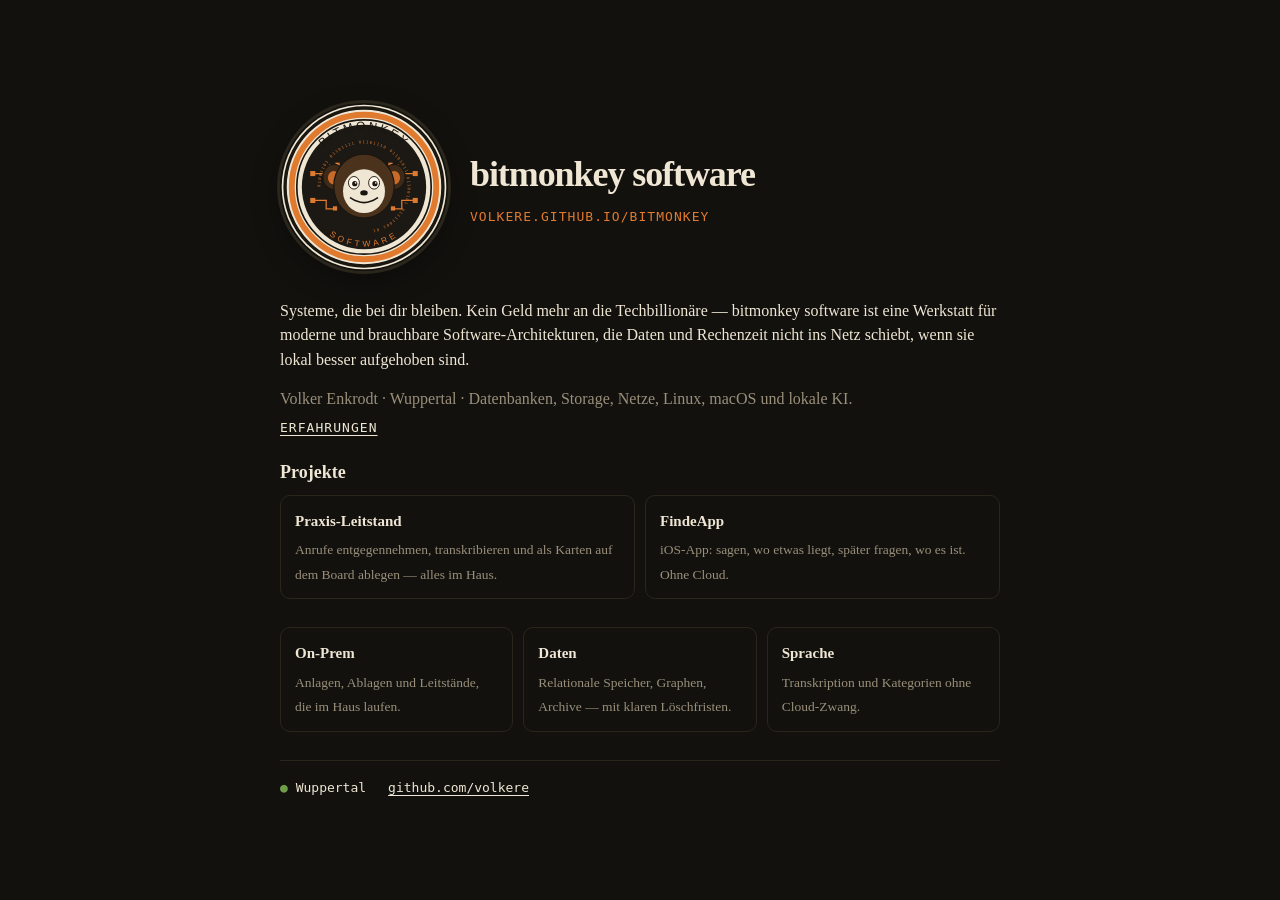
==== index.html @ b1ddda5f "feat: Erfahrungsseite aus dem LinkedIn-Profil unter dem Namen Co-authored-by: Cursor <cursoragent@cu" ====
<!DOCTYPE html>
<html lang="de">
<head>
<meta charset="utf-8">
<meta name="viewport" content="width=device-width, initial-scale=1">
<title>bitmonkey software</title>
<meta name="description" content="Systeme, die bei dir bleiben. Kein Geld mehr an die Techbillionäre — bitmonkey software.">
<link rel="icon" href="favicon.svg" type="image/svg+xml">
<link rel="stylesheet" href="style.css">
</head>
<body>
<main class="blatt">
  <div class="marke">
    <img src="badge.svg" width="168" height="168" alt="bitmonkey software">
    <div>
      <h1>bitmonkey software</h1>
      <p class="zeile">volkere.github.io/bitmonkey</p>
    </div>
  </div>

  <p>Systeme, die bei dir bleiben. Kein Geld mehr an die Techbillionäre —
    bitmonkey software ist eine Werkstatt für moderne und brauchbare
    Software-Architekturen, die Daten und Rechenzeit nicht ins Netz
    schiebt, wenn sie lokal besser aufgehoben sind.</p>
  <p class="muted">Volker Enkrodt · Wuppertal · Datenbanken, Storage, Netze,
    Linux, macOS und lokale KI.</p>
  <p class="zeile" style="margin:-6px 0 18px"><a href="erfahrungen.html">Erfahrungen</a></p>

  <h2>Projekte</h2>
  <div class="links">
    <a class="karte" href="leitstand.html">
      <b>Praxis-Leitstand</b>
      <span>Anrufe entgegennehmen, transkribieren und als Karten auf dem Board ablegen — alles im Haus.</span>
    </a>
    <a class="karte" href="findeapp.html">
      <b>FindeApp</b>
      <span>iOS-App: sagen, wo etwas liegt, später fragen, wo es ist. Ohne Cloud.</span>
    </a>
  </div>

  <div class="karten">
    <div class="karte"><b>On-Prem</b><span>Anlagen, Ablagen und Leitstände, die im Haus laufen.</span></div>
    <div class="karte"><b>Daten</b><span>Relationale Speicher, Graphen, Archive — mit klaren Löschfristen.</span></div>
    <div class="karte"><b>Sprache</b><span>Transkription und Kategorien ohne Cloud-Zwang.</span></div>
  </div>

  <div class="fuss">
    <span><span class="punkt">●</span> Wuppertal</span>
    <a href="https://github.com/volkere">github.com/volkere</a>
  </div>
</main>
</body>
</html>
---- style.css ----
:root{
  --bg:#12110e; --fg:#efe6d4; --muted:#9a8f7a; --line:#2a261c;
  --accent:#e07a2f; --ok:#6f9e4a;
}
*{box-sizing:border-box}
html,body{margin:0;background:var(--bg);color:var(--fg);
  font:16px/1.55 "Iowan Old Style","Palatino Linotype",Palatino,Georgia,serif}
body{min-height:100vh;display:grid;place-items:center;padding:32px 20px}
.blatt{width:min(720px,100%)}
.marke{display:flex;align-items:center;gap:22px;margin-bottom:28px}
.marke img{width:168px;height:168px;flex:none;border-radius:50%;
  box-shadow:0 0 0 3px var(--line), 0 10px 28px rgba(0,0,0,.35)}
.marke.klein img{width:72px;height:72px}
h1{font-size:36px;letter-spacing:-.03em;margin:0;font-weight:700}
h2{font-size:18px;margin:22px 0 8px}
.zeile{color:var(--accent);font:13px/1.3 ui-monospace,SFMono-Regular,Menlo,monospace;
  letter-spacing:.08em;text-transform:uppercase;margin:6px 0 0}
p{margin:0 0 14px}
.muted{color:var(--muted)}
ul,ol{margin:0 0 16px;padding-left:1.2em}
li{margin:0 0 6px}
.karten{display:grid;grid-template-columns:repeat(3,1fr);gap:10px;margin:28px 0}
.links{display:grid;grid-template-columns:1fr 1fr;gap:10px;margin:8px 0 28px}
.karte{border:1px solid var(--line);border-radius:10px;padding:14px 14px 12px;
  color:inherit;text-decoration:none;display:block}
a.karte:hover{border-color:var(--accent)}
.karte b{display:block;font-size:15px;margin-bottom:4px}
.karte span{color:var(--muted);font-size:13.5px}
pre,code{font:13px/1.45 ui-monospace,SFMono-Regular,Menlo,monospace}
pre{background:#1c1914;border:1px solid var(--line);border-radius:8px;
  padding:12px 14px;overflow:auto;margin:0 0 16px;color:var(--fg)}
.fuss{display:flex;flex-wrap:wrap;gap:16px 22px;align-items:baseline;
  border-top:1px solid var(--line);padding-top:18px;margin-top:8px;
  font:13px/1.4 ui-monospace,SFMono-Regular,Menlo,monospace}
a{color:var(--fg);text-underline-offset:3px}
a:hover{color:var(--accent)}
.punkt{color:var(--ok)}
.station{border-top:1px solid var(--line);padding:14px 0}
.station:first-of-type{border-top:0;padding-top:0}
.station .wann{color:var(--accent);font:12px/1.3 ui-monospace,SFMono-Regular,Menlo,monospace;
  letter-spacing:.04em;text-transform:uppercase}
.station h3{font-size:17px;margin:4px 0 2px}
.station .ort{color:var(--muted);font-size:13.5px;margin:0 0 8px}
@media(max-width:640px){
  h1{font-size:32px}
  .marke{flex-direction:column;align-items:flex-start;gap:16px}
  .marke img{width:140px;height:140px}
  .marke.klein img{width:64px;height:64px}
  .karten,.links{grid-template-columns:1fr}
}
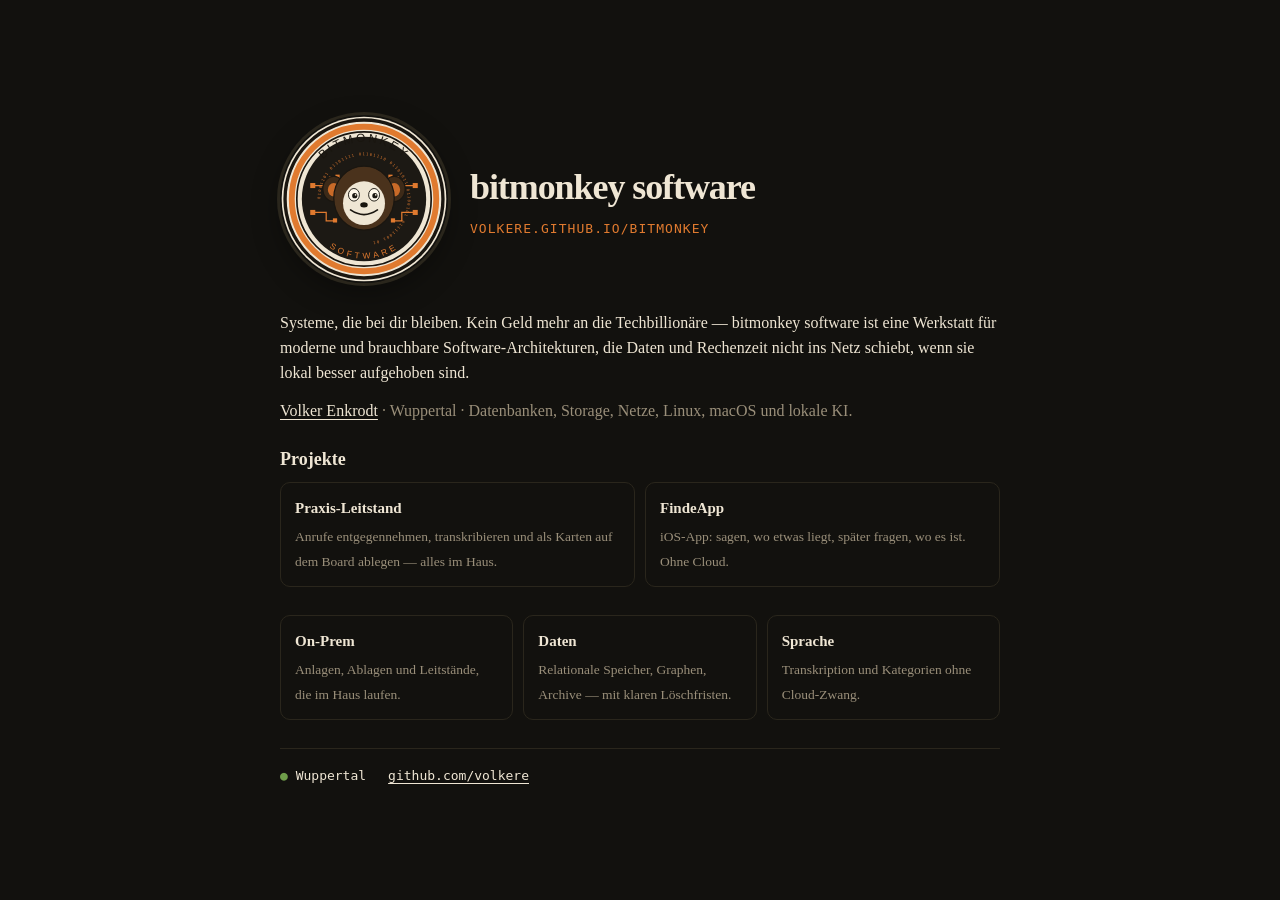
==== commit 09540399: "docs: Name auf der Startseite öffnet die Erfahrungsseite Co-authored-by: Cursor <cursoragent@cursor." ====
--- a/index.html
+++ b/index.html
@@ -22,9 +22,8 @@
     bitmonkey software ist eine Werkstatt für moderne und brauchbare
     Software-Architekturen, die Daten und Rechenzeit nicht ins Netz
     schiebt, wenn sie lokal besser aufgehoben sind.</p>
-  <p class="muted">Volker Enkrodt · Wuppertal · Datenbanken, Storage, Netze,
+  <p class="muted"><a href="erfahrungen.html">Volker Enkrodt</a> · Wuppertal · Datenbanken, Storage, Netze,
     Linux, macOS und lokale KI.</p>
-  <p class="zeile" style="margin:-6px 0 18px"><a href="erfahrungen.html">Erfahrungen</a></p>
 
   <h2>Projekte</h2>
   <div class="links">
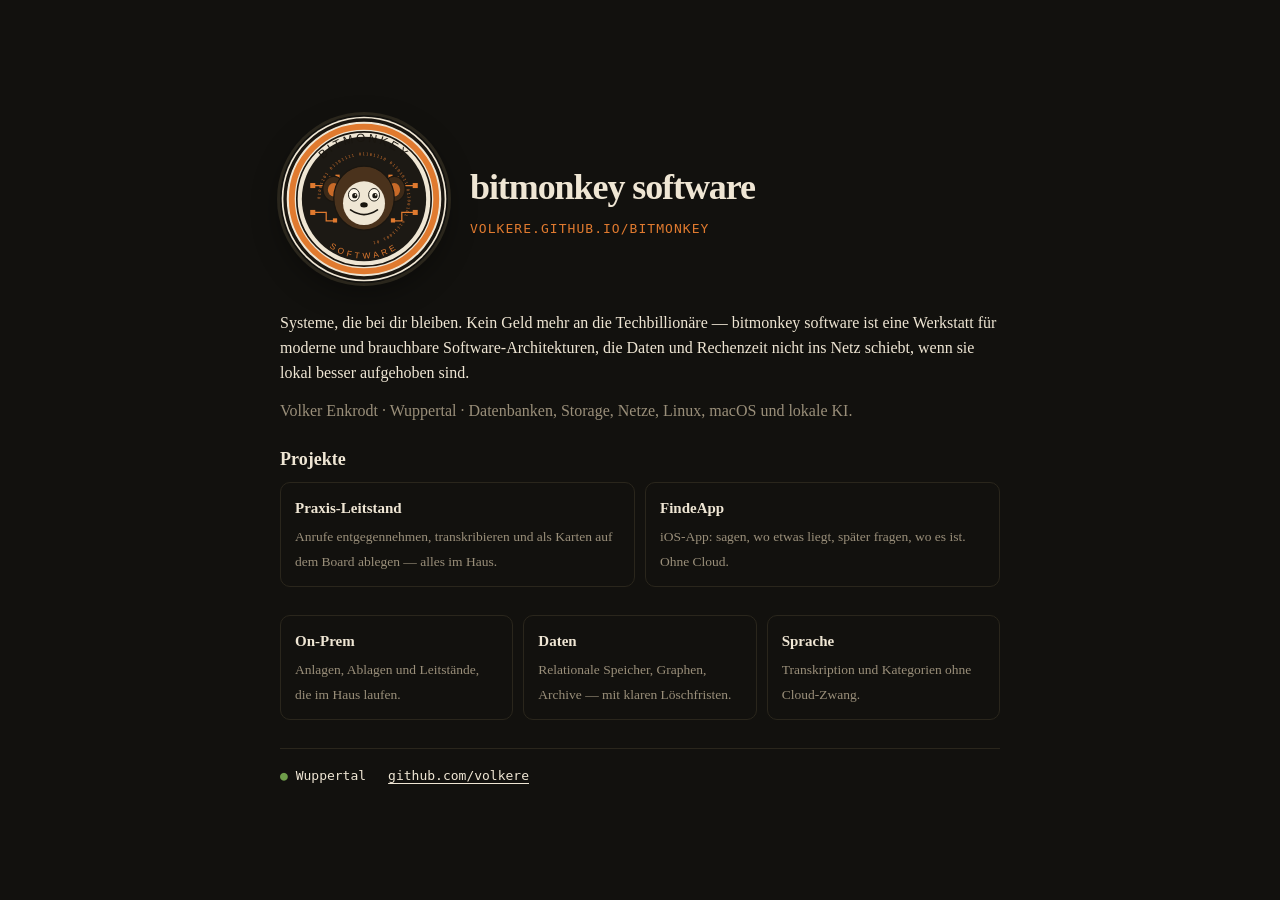
==== commit e6d1086b: "docs: Erfahrungsseite entfernen Co-authored-by: Cursor <cursoragent@cursor.com>" ====
--- a/index.html
+++ b/index.html
@@ -22,7 +22,7 @@
     bitmonkey software ist eine Werkstatt für moderne und brauchbare
     Software-Architekturen, die Daten und Rechenzeit nicht ins Netz
     schiebt, wenn sie lokal besser aufgehoben sind.</p>
-  <p class="muted"><a href="erfahrungen.html">Volker Enkrodt</a> · Wuppertal · Datenbanken, Storage, Netze,
+  <p class="muted">Volker Enkrodt · Wuppertal · Datenbanken, Storage, Netze,
     Linux, macOS und lokale KI.</p>
 
   <h2>Projekte</h2>
--- a/style.css
+++ b/style.css
@@ -35,12 +35,6 @@
 a{color:var(--fg);text-underline-offset:3px}
 a:hover{color:var(--accent)}
 .punkt{color:var(--ok)}
-.station{border-top:1px solid var(--line);padding:14px 0}
-.station:first-of-type{border-top:0;padding-top:0}
-.station .wann{color:var(--accent);font:12px/1.3 ui-monospace,SFMono-Regular,Menlo,monospace;
-  letter-spacing:.04em;text-transform:uppercase}
-.station h3{font-size:17px;margin:4px 0 2px}
-.station .ort{color:var(--muted);font-size:13.5px;margin:0 0 8px}
 @media(max-width:640px){
   h1{font-size:32px}
   .marke{flex-direction:column;align-items:flex-start;gap:16px}
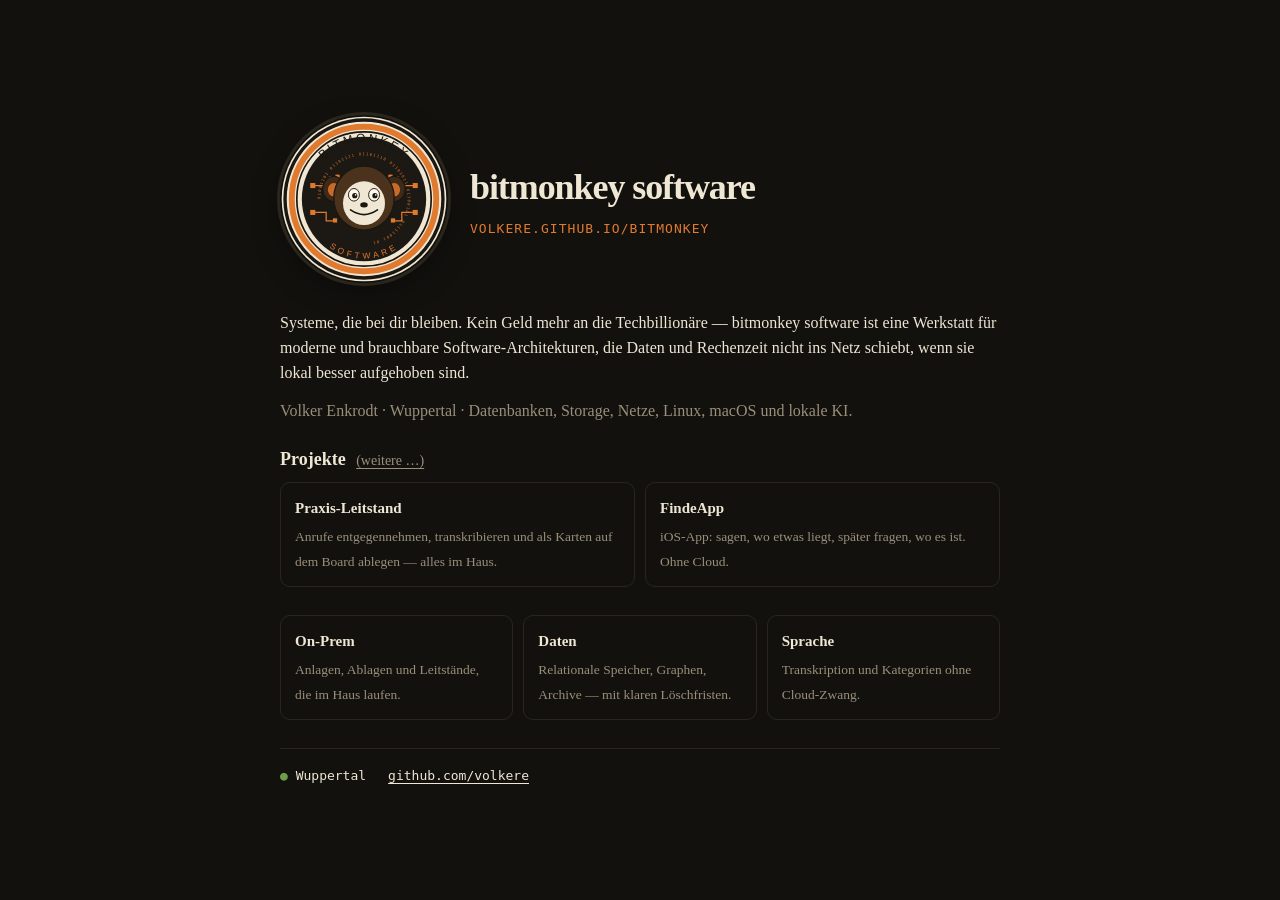
==== commit 041bc477: "feat: Referenzprojekte aus allen Git-Repos, Link (weitere …) Co-authored-by: Cursor <cursoragent@cur" ====
--- a/index.html
+++ b/index.html
@@ -25,7 +25,7 @@
   <p class="muted">Volker Enkrodt · Wuppertal · Datenbanken, Storage, Netze,
     Linux, macOS und lokale KI.</p>
 
-  <h2>Projekte</h2>
+  <h2>Projekte <a class="weitere" href="referenzen.html">(weitere …)</a></h2>
   <div class="links">
     <a class="karte" href="leitstand.html">
       <b>Praxis-Leitstand</b>
--- a/style.css
+++ b/style.css
@@ -13,6 +13,7 @@
 .marke.klein img{width:72px;height:72px}
 h1{font-size:36px;letter-spacing:-.03em;margin:0;font-weight:700}
 h2{font-size:18px;margin:22px 0 8px}
+h2 .weitere{font-size:14px;font-weight:400;color:var(--muted);margin-left:6px}
 .zeile{color:var(--accent);font:13px/1.3 ui-monospace,SFMono-Regular,Menlo,monospace;
   letter-spacing:.08em;text-transform:uppercase;margin:6px 0 0}
 p{margin:0 0 14px}
@@ -21,6 +22,7 @@
 li{margin:0 0 6px}
 .karten{display:grid;grid-template-columns:repeat(3,1fr);gap:10px;margin:28px 0}
 .links{display:grid;grid-template-columns:1fr 1fr;gap:10px;margin:8px 0 28px}
+.liste{display:grid;gap:8px;margin:8px 0 28px}
 .karte{border:1px solid var(--line);border-radius:10px;padding:14px 14px 12px;
   color:inherit;text-decoration:none;display:block}
 a.karte:hover{border-color:var(--accent)}
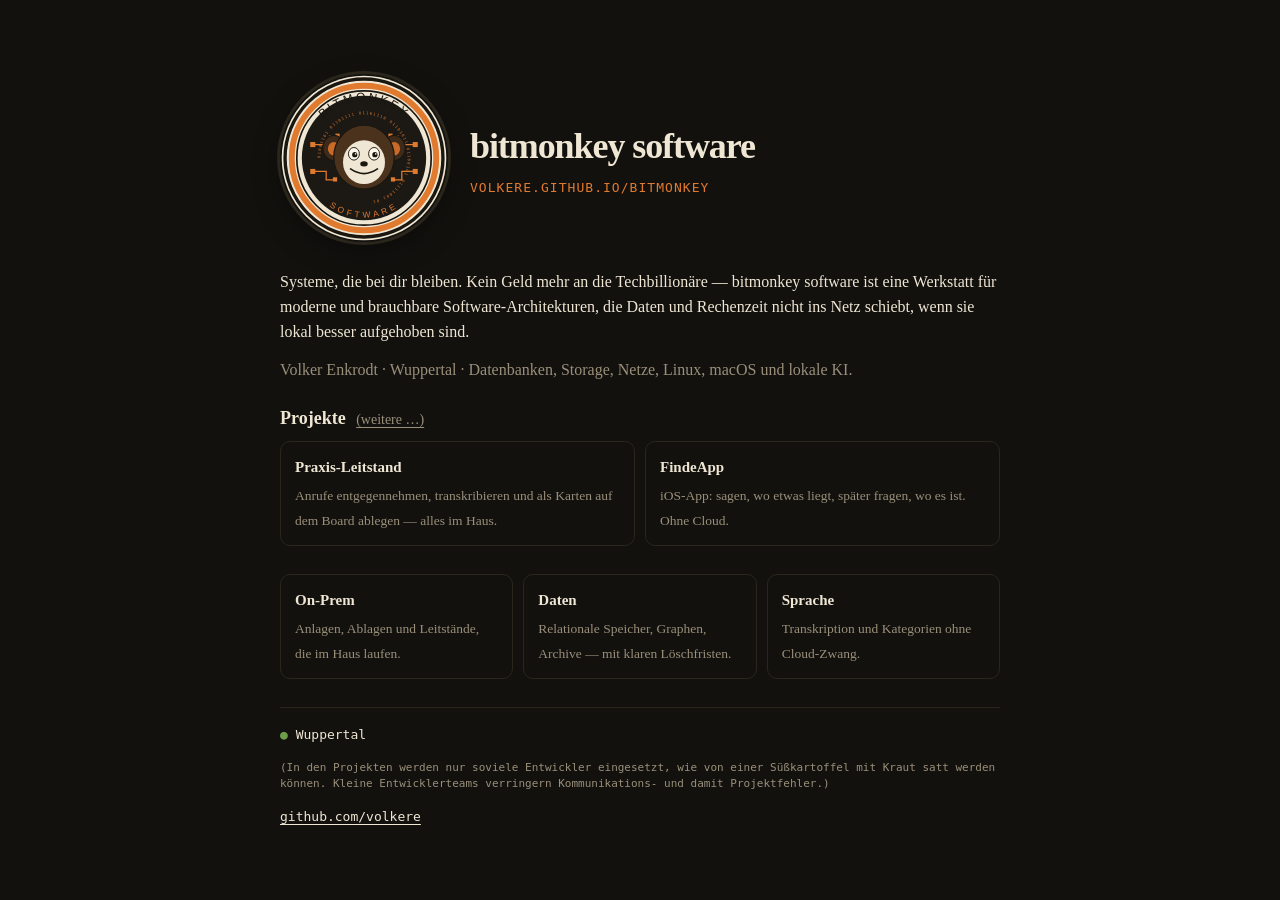
==== commit 9b2ba128: "docs: Süßkartoffel-Satz klein in Klammern vor dem GitHub-Link Co-authored-by: Cursor <cursoragent@cu" ====
--- a/index.html
+++ b/index.html
@@ -45,6 +45,7 @@
 
   <div class="fuss">
     <span><span class="punkt">●</span> Wuppertal</span>
+    <p class="notiz">(In den Projekten werden nur soviele Entwickler eingesetzt, wie von einer Süßkartoffel mit Kraut satt werden können. Kleine Entwicklerteams verringern Kommunikations- und damit Projektfehler.)</p>
     <a href="https://github.com/volkere">github.com/volkere</a>
   </div>
 </main>
--- a/style.css
+++ b/style.css
@@ -34,6 +34,8 @@
 .fuss{display:flex;flex-wrap:wrap;gap:16px 22px;align-items:baseline;
   border-top:1px solid var(--line);padding-top:18px;margin-top:8px;
   font:13px/1.4 ui-monospace,SFMono-Regular,Menlo,monospace}
+.fuss .notiz{flex:1 1 100%;font-size:11px;line-height:1.45;color:var(--muted);
+  font-family:inherit;margin:0}
 a{color:var(--fg);text-underline-offset:3px}
 a:hover{color:var(--accent)}
 .punkt{color:var(--ok)}
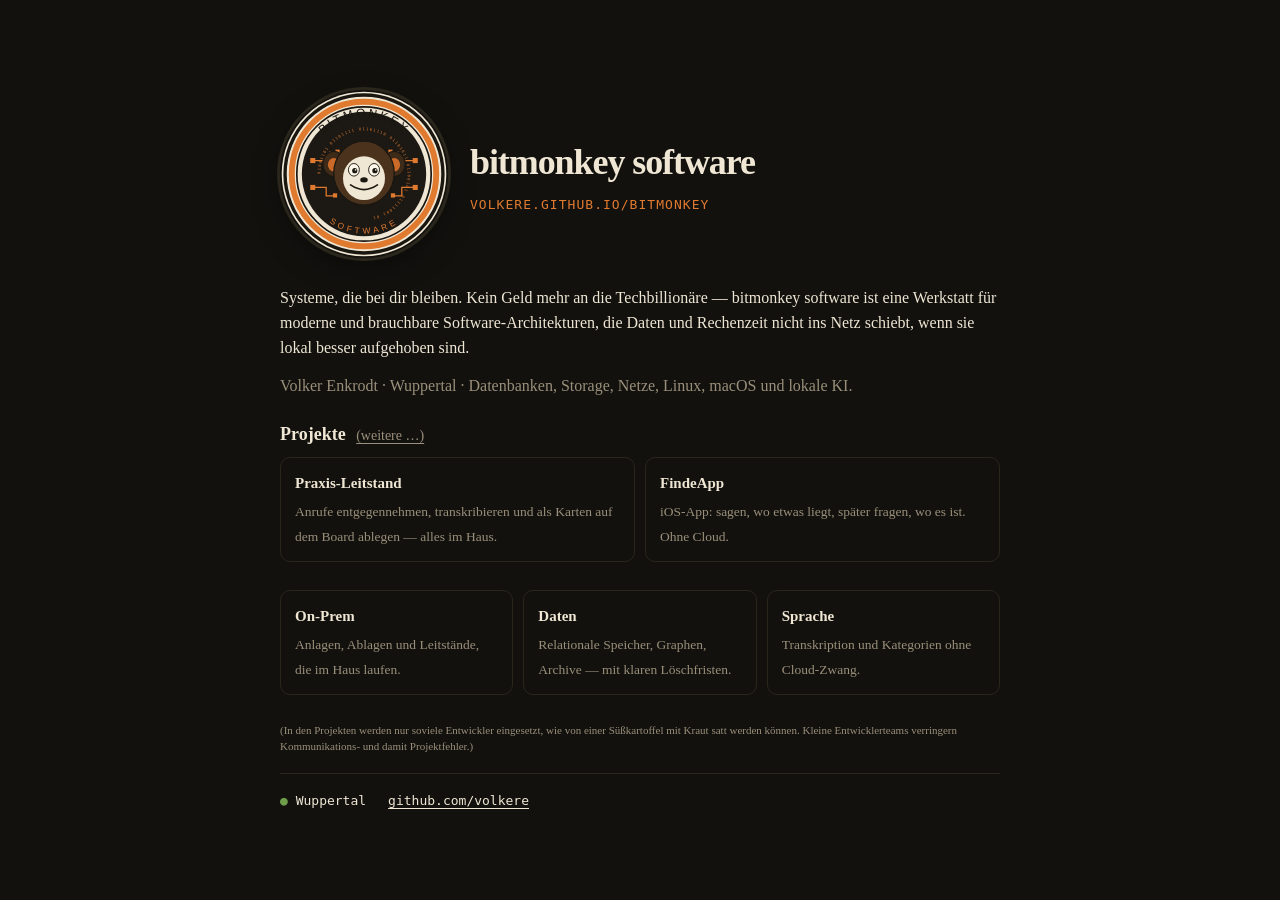
==== commit eefb0684: "docs: Süßkartoffel-Satz über Wuppertal setzen Co-authored-by: Cursor <cursoragent@cursor.com>" ====
--- a/index.html
+++ b/index.html
@@ -43,9 +43,9 @@
     <div class="karte"><b>Sprache</b><span>Transkription und Kategorien ohne Cloud-Zwang.</span></div>
   </div>
 
+  <p class="notiz">(In den Projekten werden nur soviele Entwickler eingesetzt, wie von einer Süßkartoffel mit Kraut satt werden können. Kleine Entwicklerteams verringern Kommunikations- und damit Projektfehler.)</p>
   <div class="fuss">
     <span><span class="punkt">●</span> Wuppertal</span>
-    <p class="notiz">(In den Projekten werden nur soviele Entwickler eingesetzt, wie von einer Süßkartoffel mit Kraut satt werden können. Kleine Entwicklerteams verringern Kommunikations- und damit Projektfehler.)</p>
     <a href="https://github.com/volkere">github.com/volkere</a>
   </div>
 </main>
--- a/style.css
+++ b/style.css
@@ -31,11 +31,10 @@
 pre,code{font:13px/1.45 ui-monospace,SFMono-Regular,Menlo,monospace}
 pre{background:#1c1914;border:1px solid var(--line);border-radius:8px;
   padding:12px 14px;overflow:auto;margin:0 0 16px;color:var(--fg)}
+.notiz{font-size:11px;line-height:1.45;color:var(--muted);margin:4px 0 18px}
 .fuss{display:flex;flex-wrap:wrap;gap:16px 22px;align-items:baseline;
-  border-top:1px solid var(--line);padding-top:18px;margin-top:8px;
+  border-top:1px solid var(--line);padding-top:18px;margin-top:0;
   font:13px/1.4 ui-monospace,SFMono-Regular,Menlo,monospace}
-.fuss .notiz{flex:1 1 100%;font-size:11px;line-height:1.45;color:var(--muted);
-  font-family:inherit;margin:0}
 a{color:var(--fg);text-underline-offset:3px}
 a:hover{color:var(--accent)}
 .punkt{color:var(--ok)}
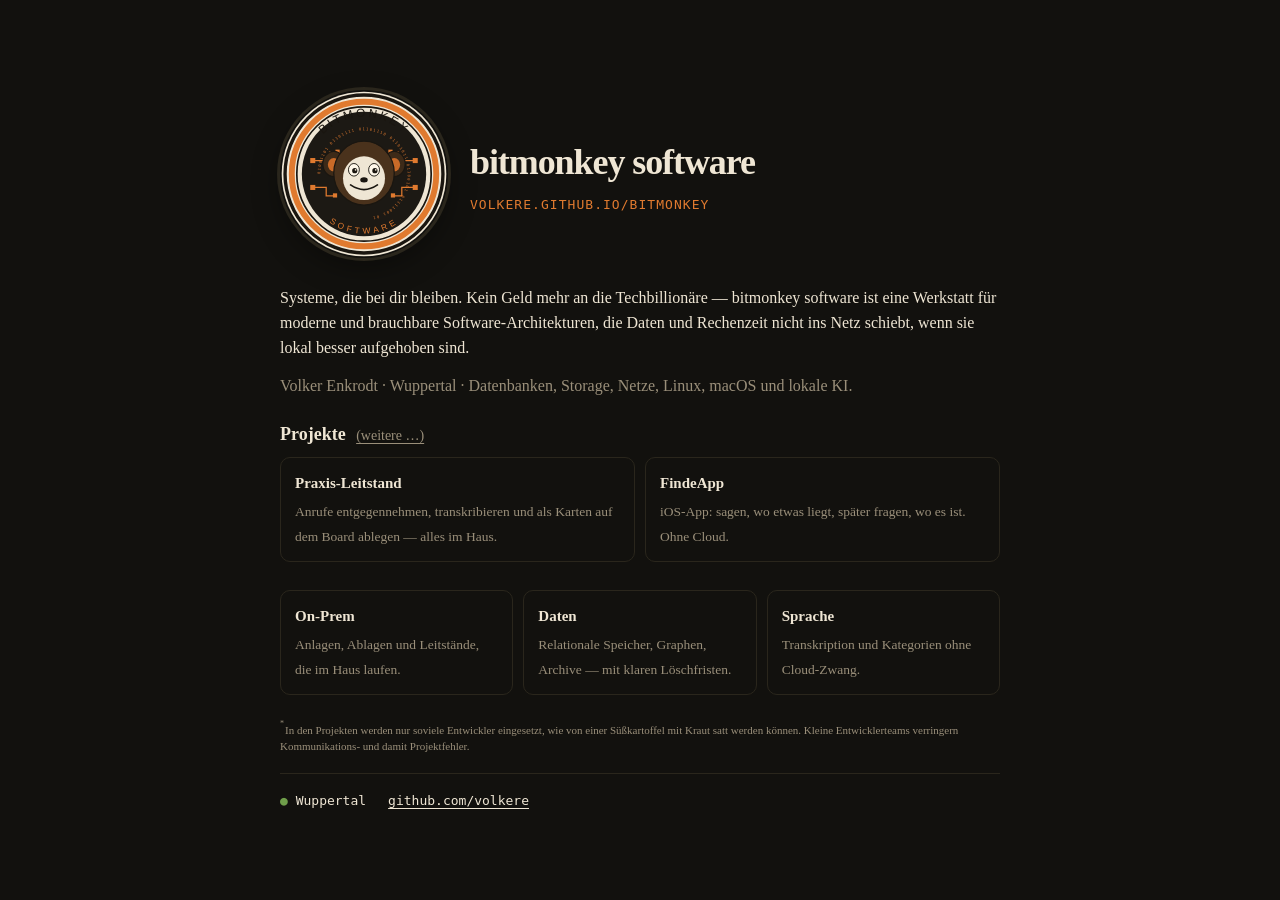
==== commit 6ed048e8: "docs: Klammern weg, hochgestellter Stern vor dem Süßkartoffel-Satz Co-authored-by: Cursor <cursorage" ====
--- a/index.html
+++ b/index.html
@@ -43,7 +43,7 @@
     <div class="karte"><b>Sprache</b><span>Transkription und Kategorien ohne Cloud-Zwang.</span></div>
   </div>
 
-  <p class="notiz">(In den Projekten werden nur soviele Entwickler eingesetzt, wie von einer Süßkartoffel mit Kraut satt werden können. Kleine Entwicklerteams verringern Kommunikations- und damit Projektfehler.)</p>
+  <p class="notiz"><sup>*</sup>In den Projekten werden nur soviele Entwickler eingesetzt, wie von einer Süßkartoffel mit Kraut satt werden können. Kleine Entwicklerteams verringern Kommunikations- und damit Projektfehler.</p>
   <div class="fuss">
     <span><span class="punkt">●</span> Wuppertal</span>
     <a href="https://github.com/volkere">github.com/volkere</a>
--- a/style.css
+++ b/style.css
@@ -32,6 +32,7 @@
 pre{background:#1c1914;border:1px solid var(--line);border-radius:8px;
   padding:12px 14px;overflow:auto;margin:0 0 16px;color:var(--fg)}
 .notiz{font-size:11px;line-height:1.45;color:var(--muted);margin:4px 0 18px}
+.notiz sup{font-size:8px;line-height:0;position:relative;top:-0.35em;margin-right:1px}
 .fuss{display:flex;flex-wrap:wrap;gap:16px 22px;align-items:baseline;
   border-top:1px solid var(--line);padding-top:18px;margin-top:0;
   font:13px/1.4 ui-monospace,SFMono-Regular,Menlo,monospace}
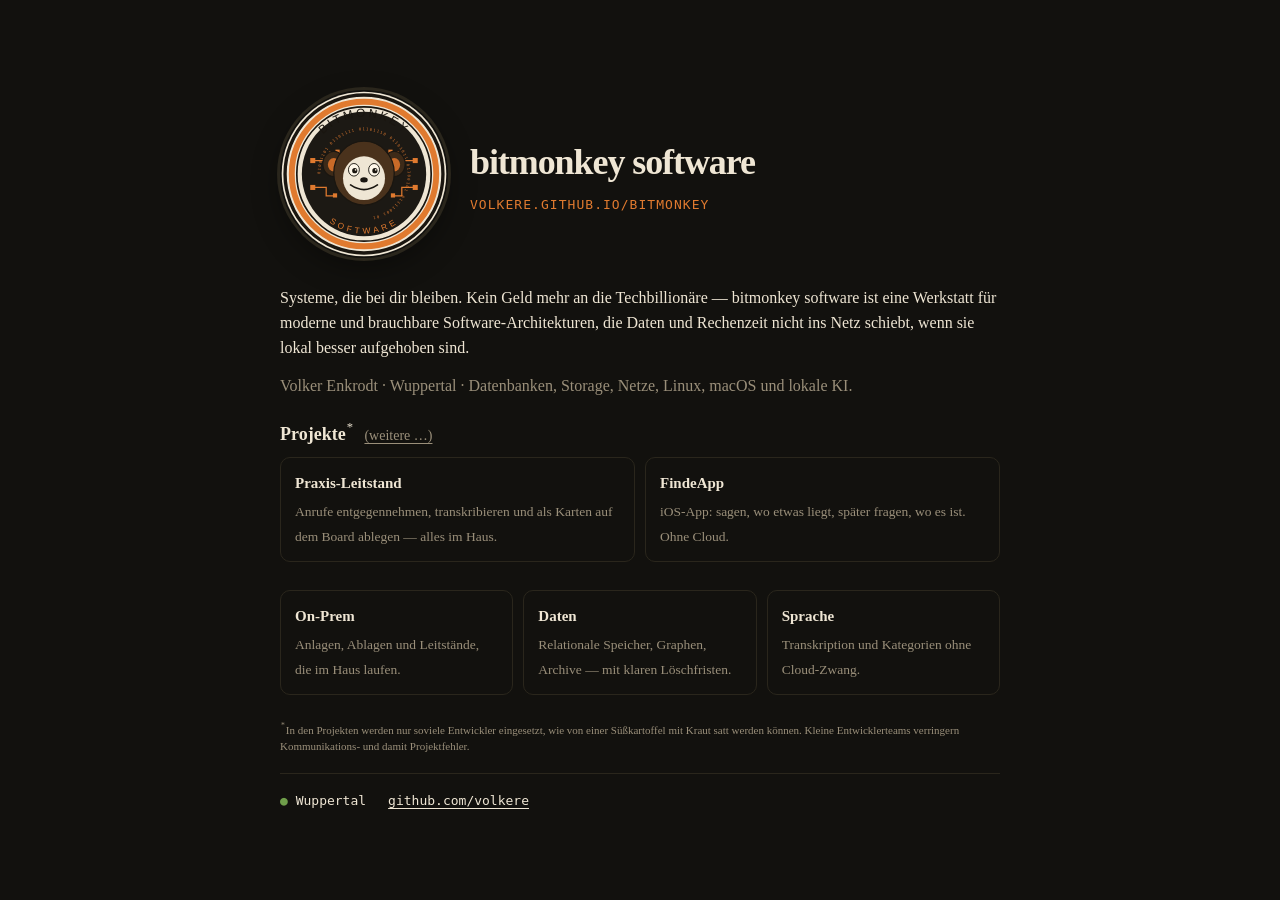
==== commit 5ff5cce0: "docs: Stern tiefer setzen und an Projekte hängen Co-authored-by: Cursor <cursoragent@cursor.com>" ====
--- a/index.html
+++ b/index.html
@@ -25,7 +25,7 @@
   <p class="muted">Volker Enkrodt · Wuppertal · Datenbanken, Storage, Netze,
     Linux, macOS und lokale KI.</p>
 
-  <h2>Projekte <a class="weitere" href="referenzen.html">(weitere …)</a></h2>
+  <h2>Projekte<sup class="stern">*</sup> <a class="weitere" href="referenzen.html">(weitere …)</a></h2>
   <div class="links">
     <a class="karte" href="leitstand.html">
       <b>Praxis-Leitstand</b>
@@ -43,7 +43,7 @@
     <div class="karte"><b>Sprache</b><span>Transkription und Kategorien ohne Cloud-Zwang.</span></div>
   </div>
 
-  <p class="notiz"><sup>*</sup>In den Projekten werden nur soviele Entwickler eingesetzt, wie von einer Süßkartoffel mit Kraut satt werden können. Kleine Entwicklerteams verringern Kommunikations- und damit Projektfehler.</p>
+  <p class="notiz"><sup class="stern">*</sup>In den Projekten werden nur soviele Entwickler eingesetzt, wie von einer Süßkartoffel mit Kraut satt werden können. Kleine Entwicklerteams verringern Kommunikations- und damit Projektfehler.</p>
   <div class="fuss">
     <span><span class="punkt">●</span> Wuppertal</span>
     <a href="https://github.com/volkere">github.com/volkere</a>
--- a/style.css
+++ b/style.css
@@ -32,7 +32,7 @@
 pre{background:#1c1914;border:1px solid var(--line);border-radius:8px;
   padding:12px 14px;overflow:auto;margin:0 0 16px;color:var(--fg)}
 .notiz{font-size:11px;line-height:1.45;color:var(--muted);margin:4px 0 18px}
-.notiz sup{font-size:8px;line-height:0;position:relative;top:-0.35em;margin-right:1px}
+.stern{font-size:.7em;font-weight:400;line-height:1;position:relative;top:-0.15em;margin:0 1px}
 .fuss{display:flex;flex-wrap:wrap;gap:16px 22px;align-items:baseline;
   border-top:1px solid var(--line);padding-top:18px;margin-top:0;
   font:13px/1.4 ui-monospace,SFMono-Regular,Menlo,monospace}
